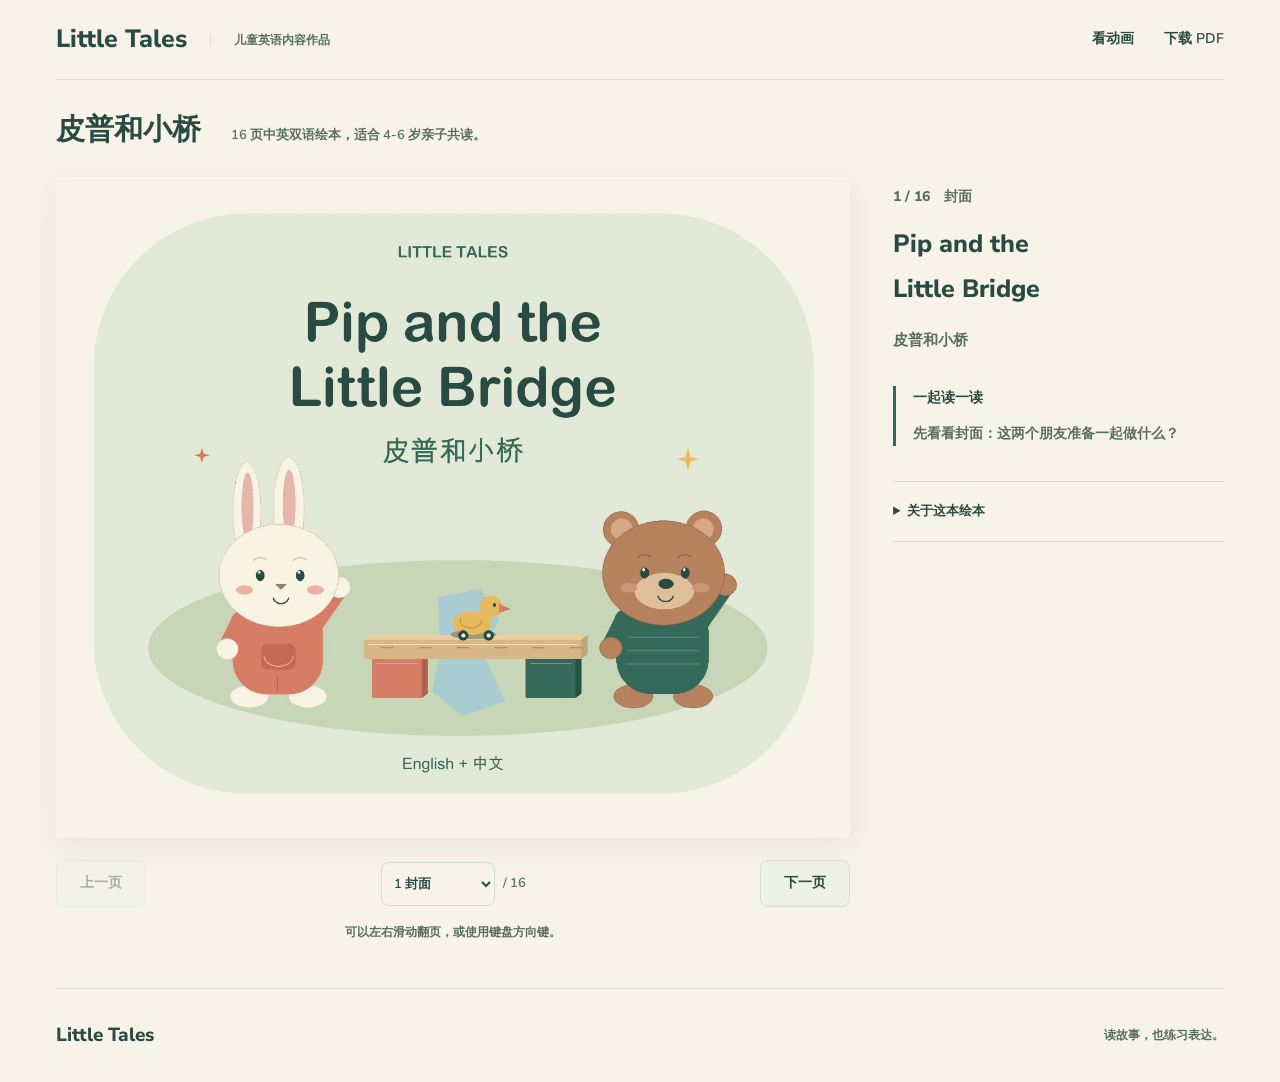
==== book/index.html @ 22d9feec "Add bilingual picture book and online reader" ====
<!doctype html>
<html lang="zh-CN">
<head>
  <meta charset="utf-8">
  <meta name="viewport" content="width=device-width,initial-scale=1">
  <title>皮普和小桥 | 中英双语绘本 | Little Tales</title>
  <meta name="description" content="在线翻阅16页原创儿童双语绘本《皮普和小桥》。一个关于开口求助与合作的小故事，适合4-6岁亲子共读。附PDF下载与配套英文动画。">
  <meta name="theme-color" content="#f8f3e8">
  <meta name="color-scheme" content="light dark">
  <meta property="og:title" content="皮普和小桥 | 中英双语绘本">
  <meta property="og:description" content="和皮普、波波一起搭一座桥，学会开口求助。16页双语绘本，支持在线翻阅。">
  <meta property="og:type" content="website">
  <meta property="og:image" content="https://cassiee-z.github.io/little-tales/book/pages/page-01.jpg">
  <link rel="icon" href="../assets/favicon.png">
  <link rel="stylesheet" href="../style.css">
  <link rel="stylesheet" href="book.css">
  <link rel="preload" href="pages/page-01.jpg" as="image">
  <script src="book.js" defer></script>
</head>
<body>
  <a class="skip" href="#reader">跳到绘本</a>
  <header class="site-header wrap">
    <a class="brand" href="../">Little Tales<span>儿童英语内容作品</span></a>
    <nav aria-label="作品导航"><a href="../#watch">看动画</a><a href="pip-and-the-little-bridge.pdf" download="皮普和小桥_中英双语绘本.pdf">下载 PDF</a></nav>
  </header>
  <main class="book-main wrap">
    <div class="book-heading"><h1>皮普和小桥</h1><p>16 页中英双语绘本，适合 4-6 岁亲子共读。</p></div>
    <div class="reading-layout">
      <section id="reader" class="reader" aria-label="绘本阅读器">
        <div class="paper" id="paper" aria-busy="false">
          <img id="book-page" src="pages/page-01.jpg" width="1440" height="1200" alt="绘本封面：皮普和波波站在小桥两旁，小玩具鸭在桥上。" fetchpriority="high">
        </div>
        <p id="load-status" role="status" class="load-status" hidden></p>
        <div class="reader-controls">
          <button id="previous" type="button" disabled>上一页</button>
          <label for="page-select" class="sr-only">选择绘本页码</label>
          <div class="page-position"><select id="page-select" aria-label="选择绘本页码"><option value="0">封面</option></select><span aria-hidden="true">/ 16</span></div>
          <button id="next" type="button">下一页</button>
        </div>
        <p class="reader-help">可以左右滑动翻页，或使用键盘方向键。</p>
        <noscript><p>浏览器未启用 JavaScript。您可以<a href="pip-and-the-little-bridge.pdf">直接阅读 PDF 绘本</a>。</p></noscript>
      </section>
      <aside class="page-notes" aria-label="本页文字与共读提示">
        <h2 id="page-name" aria-live="polite" aria-atomic="true">封面</h2>
        <div id="page-text" class="page-text"><p lang="en">Pip and the Little Bridge</p><p lang="zh-CN">皮普和小桥</p></div>
        <div class="read-together"><h3>一起读一读</h3><p id="reading-tip">先看看封面：这两个朋友准备一起做什么？</p></div>
        <details class="about-book"><summary>关于这本绘本</summary><p>故事以搭积木为情境，让“求助、合作、感谢”在角色的行动中发生。英文短句配中文适配，末尾设有跟读与开放式搭建问题。</p><p>本书与同名动画共用角色和故事内核，针对翻页阅读重新编排文字与画面。</p><p class="small">原创双语绘本，采用 AI 辅助创作与程序绘图。</p></details>
      </aside>
    </div>
  </main>
  <footer class="wrap"><p>Little Tales</p><span>读故事，也练习表达。</span></footer>
  <script type="application/json" id="book-data">[{"kind": "cover", "en": ["Pip and the", "Little Bridge"], "zh": "皮普和小桥", "alt": "皮普和波波站在小桥两旁，小玩具鸭在桥上。"}, {"kind": "meet", "en": ["Pip has a box of blocks.", "And a little toy duck."], "zh": "皮普有一盒彩色积木，还有一只小玩具鸭。", "alt": "皮普坐在地垫旁，一盒彩色积木和玩具鸭摆在面前。"}, {"kind": "idea", "en": ["“I’ll build you a bridge,” says Pip.", "“Then you can cross!”"], "zh": "“我要给你搭一座桥，”皮普说，“这样，你就能过去啦！”", "alt": "皮普看着蓝布做的小河，想象小鸭过桥的样子。"}, {"kind": "stack", "en": ["One block. Two blocks.", "Up, up, up!"], "zh": "一块积木，两块积木。搭呀，搭呀，搭高啦！", "alt": "皮普把积木一块块叠高，最上面的一块有些倾斜。"}, {"kind": "fall", "en": ["Wobble, wobble...", "CRASH!"], "zh": "晃呀，晃呀……哗啦！", "alt": "积木向两旁倒下，皮普惊讶地张开嘴。"}, {"kind": "sad", "en": ["Pip tries again.", "Down they go again.", "“I can’t do it.”"], "zh": "皮普又试了一次。积木还是倒了。“我搭不好。”", "alt": "皮普低着头，地垫上散着倒下的积木。"}, {"kind": "hello", "en": ["Bo comes over.", "“Do you need some help?”"], "zh": "波波走了过来。“你需要帮忙吗？”", "alt": "波波走到皮普身边，抬起一只手，友善地询问。"}, {"kind": "ask", "en": ["“Yes, please,” says Pip.", "“Can you help me?”"], "zh": "“需要，谢谢！”皮普说，“你能帮帮我吗？”", "alt": "皮普看着波波，主动开口求助。"}, {"kind": "together", "en": ["“Of course!” says Bo.", "“Let’s try together.”"], "zh": "“当然！”波波说，“我们一起试试。”", "alt": "波波伸出手，皮普也准备一起动手搭桥。"}, {"kind": "plan", "en": ["Big blocks at the bottom.", "A long block on top."], "zh": "大积木放在下面，长积木放在上面。", "alt": "两块大积木作为桥墩，一块长积木作为桥面。"}, {"kind": "hold", "en": ["“You hold this side.", "I’ll hold that side.”", "“One, two, three!”"], "zh": "“你扶这边，我扶那边。”“一、二、三！”", "alt": "皮普和波波分别扶住长积木的两端，一起把它放好。"}, {"kind": "cross", "en": ["Pip gives the bridge a gentle tap.", "It stays up!", "The little duck rolls across."], "zh": "皮普轻轻碰了碰小桥。桥稳稳的！小鸭顺利滚到了另一边。", "alt": "稳固的小桥连接两岸，小玩具鸭沿桥面滚动。"}, {"kind": "yay", "en": ["“We did it together!”", "“Thank you, Bo.”", "“You’re welcome, Pip.”"], "zh": "“我们一起做到了！”“谢谢你，波波。”“不客气，皮普。”", "alt": "两个朋友举起双手庆祝成功，小鸭已经到达另一边。"}, {"kind": "practice", "en": ["Can you help me?", "Let’s try together.", "We did it!"], "zh": "你能帮帮我吗？|我们一起试试。|我们成功啦！", "alt": "皮普和波波带着读者练习三个英文短句。"}, {"kind": "activity", "en": ["What will you build with a friend?", "A bridge? A house? Something new?"], "zh": "你想和朋友一起搭什么？一座桥？一间房子？还是别的新东西？", "alt": "积木搭成的小桥和小房子，中间留着一块空地，邀请孩子想象。"}, {"kind": "back", "en": ["A little bridge.", "A big team."], "zh": "小小的桥，大大的合作。", "alt": "皮普和波波并肩站着，小桥和小鸭在他们身边。"}]</script>
</body>
</html>
---- style.css ----
/* Original static portfolio. Existing film palette; variance 5, motion 2, density 3.
   No UI framework needed for one native media player and a transcript disclosure.
   Radius scale: media 16px, notes 12px, controls 8px. No external runtime requests. */
@font-face{font-family:Nunito;src:url('assets/nunito-sans-latin-800-normal.woff2') format('woff2');font-weight:800;font-display:swap}
@font-face{font-family:Nunito;src:url('assets/nunito-sans-latin-600-normal.woff2') format('woff2');font-weight:600;font-display:swap}
:root{color-scheme:light dark;--bg:#f8f3e8;--text:#294b43;--muted:#586e61;--accent:#35695a;--line:#d7dccd;--surface:#eef1e5;--player:#e4e8d9;--button-text:#fcfbf5}
*{box-sizing:border-box}html{scroll-behavior:smooth;scroll-padding-top:32px}body{margin:0;background:var(--bg);color:var(--text);font-family:Nunito,"PingFang SC","Microsoft YaHei",system-ui,sans-serif;font-size:16px;line-height:1.75;font-weight:600;-webkit-font-smoothing:antialiased}a{color:inherit;text-underline-offset:5px}button{font:inherit}button,a,summary{-webkit-tap-highlight-color:transparent}:focus-visible{outline:3px solid var(--accent);outline-offset:6px}button:active,.text-link:active{transform:translateY(1px)}.wrap{width:min(1224px,calc(100% - 112px));margin-inline:auto}.skip{position:fixed;inset:8px auto auto 8px;transform:translateY(-200%);padding:10px 16px;background:var(--accent);color:var(--button-text);z-index:2}.skip:focus{transform:translateY(0)}.site-header{height:80px;display:flex;justify-content:space-between;align-items:center;border-bottom:1px solid var(--line)}.brand{font-size:25px;line-height:1;font-weight:800;text-decoration:none;display:flex;align-items:center;gap:23px}.brand span{font-size:12px;font-weight:600;color:var(--muted);border-left:1px solid var(--line);padding-left:23px}.site-header nav{display:flex;gap:30px}.site-header nav a{font-size:14px;text-decoration:none}.site-header nav a:hover,.resource-link:hover{color:var(--accent);text-decoration:underline}.hero{display:grid;grid-template-columns:minmax(270px,.9fr) minmax(0,1.6fr);gap:52px;align-items:center;padding-top:66px;padding-bottom:53px}.eyebrow{font-size:13px;letter-spacing:.08em;color:var(--muted);margin:0 0 17px}h1,h2,h3,p,figure{margin:0}h1{font-size:clamp(38px,3.5vw,51px);line-height:1.09;font-weight:800;letter-spacing:-.035em;max-width:440px}.hero-description{font-size:17px;line-height:1.95;margin-top:24px;color:var(--muted)}.text-link{display:inline-block;font-size:14px;margin-top:28px;text-decoration:underline}.player{min-width:0;scroll-margin-top:24px}.player video{display:block;width:100%;aspect-ratio:16/9;border-radius:16px;background:var(--player);box-shadow:0 8px 30px rgb(42 77 59 / .06)}.player figcaption{display:flex;justify-content:space-between;gap:16px;margin-top:15px;font-size:12px;color:var(--muted)}.player figcaption b{font-weight:800;margin-left:9px}.player-message{margin-top:10px;padding:12px 16px;background:var(--surface);border-radius:8px;font-size:14px}.facts{display:grid;grid-template-columns:.8fr 1.4fr 1fr 1.3fr;gap:25px;margin-top:0;margin-bottom:0;padding-top:24px;padding-bottom:25px;border-top:1px solid var(--line);border-bottom:1px solid var(--line)}.facts dt{font-size:12px;color:var(--muted);margin-bottom:5px}.facts dd{margin:0;font-size:16px;font-weight:800}.section{padding-top:85px}h2{font-size:29px;line-height:1.5;letter-spacing:-.025em;font-weight:800}h3{font-weight:800}.idea{display:grid;grid-template-columns:1fr 1.13fr;gap:80px;align-items:center}.idea-copy>p{font-size:15px;color:var(--muted);margin-top:19px;line-height:1.9}.editor-note{margin-top:25px;padding-left:20px;border-left:3px solid var(--accent);font-size:14px}.editor-note strong{font-weight:800}.editor-note p{margin-top:5px;color:var(--muted)}.story-still img{display:block;width:100%;height:auto;border-radius:16px}.story-still figcaption{font-size:12px;color:var(--muted);margin-top:13px}.section-intro{margin-top:12px;color:var(--muted);font-size:15px}.phrases{margin-top:29px}.phrases article{display:grid;grid-template-columns:145px 1fr auto;align-items:center;gap:25px;padding:26px 0;border-bottom:1px solid var(--line)}.phrase-purpose{color:var(--muted);font-size:14px}.phrases h3{font-size:29px;line-height:1.3;letter-spacing:-.015em}.phrases article p{font-size:14px;color:var(--muted);margin-top:6px}.seek{border:1px solid var(--line);padding:11px 17px;border-radius:8px;background:transparent;color:var(--text);font-size:13px;white-space:nowrap;cursor:pointer;transition:background .16s ease}.seek span{font-size:12px;margin-left:15px;color:var(--muted)}.seek:hover{background:var(--surface);border-color:var(--accent)}.making-grid{display:grid;grid-template-columns:1fr 1fr;column-gap:75px;row-gap:34px;margin-top:32px}.making-grid h3{font-size:17px}.making-grid p{font-size:14px;color:var(--muted);line-height:1.9;margin-top:10px;max-width:49ch}.credit{margin-top:33px;padding:16px 20px;background:var(--surface);border-radius:12px;color:var(--muted);font-size:12px;line-height:1.9}.script{padding-top:68px}details{border-top:1px solid var(--line);border-bottom:1px solid var(--line);margin-top:22px}summary{padding:22px 0;cursor:pointer;font-size:16px;font-weight:800}summary span{float:right;font-size:12px;color:var(--muted);font-weight:600}details[open] summary{margin-bottom:10px}.transcript{display:grid;grid-template-columns:1fr 1fr;gap:26px 55px;padding-bottom:32px}.transcript article{min-width:0}.transcript .speaker{font-size:11px;color:var(--muted);margin-bottom:5px}.transcript p[lang=en]{font-size:17px;line-height:1.6}.transcript .translation{font-size:13px;color:var(--muted);margin-top:4px}.transcript .pause{font-size:12px;color:var(--accent);margin-top:7px}.resource-link{display:inline-block;font-size:13px;margin-top:22px}footer{display:flex;align-items:center;justify-content:space-between;padding-block:30px;margin-top:77px;border-top:1px solid var(--line)}footer p{font-size:19px;font-weight:800}footer span{font-size:12px;color:var(--muted)}
@media(prefers-color-scheme:dark){:root{--bg:#192b25;--text:#e8efdf;--muted:#b5c6b8;--accent:#9fc8ad;--line:#3b5145;--surface:#233b30;--player:#294b43;--button-text:#192b25}.player video{box-shadow:none}}
@media(max-width:1024px){.wrap{width:calc(100% - 64px)}.hero{gap:30px;grid-template-columns:minmax(245px,.85fr) minmax(0,1.3fr);padding-top:49px}.hero h1{font-size:38px}.idea{gap:40px}.brand{font-size:23px}.brand span{display:none}.phrases article{grid-template-columns:100px 1fr auto;gap:18px}}
@media(max-width:767px){.wrap{width:calc(100% - 40px)}.site-header{height:68px}.brand{font-size:23px}.site-header nav{gap:20px}.site-header nav a{font-size:12px}.hero{display:flex;flex-direction:column;align-items:stretch;gap:26px;padding-top:32px;padding-bottom:27px}.hero h1{font-size:39px;max-width:370px;line-height:1.08}.hero-description{margin-top:15px;font-size:15px;line-height:1.8}.eyebrow{font-size:11px;margin-bottom:12px}.text-link{margin-top:16px;font-size:13px}.player video{border-radius:12px}.player figcaption{font-size:11px;gap:10px}.facts{grid-template-columns:1fr 1fr;gap:22px 16px;padding-block:23px}.facts dd{font-size:14px}.facts dt{font-size:11px}.section{padding-top:50px}h2{font-size:25px}.idea{grid-template-columns:1fr;gap:28px}.idea-copy>p{font-size:14px}.story-still img{border-radius:12px}.phrases article{grid-template-columns:1fr auto;gap:8px 12px;padding-block:23px}.phrase-purpose{grid-column:1/-1;font-size:12px}.phrases h3{font-size:25px}.phrases article p{font-size:12px}.seek{padding:9px 10px;font-size:12px}.seek span{display:block;margin:1px 0 0}.making-grid{grid-template-columns:1fr;gap:23px;margin-top:25px}.making-grid h3{font-size:16px}.making-grid p{font-size:14px;max-width:none}.credit{font-size:12px;padding:16px}.transcript{grid-template-columns:1fr;gap:24px}.transcript p[lang=en]{font-size:17px}summary{font-size:14px}summary span{font-size:10px}footer{margin-top:45px;padding-block:25px}footer span{font-size:11px}}
@media(prefers-reduced-motion:reduce){html{scroll-behavior:auto}*{transition:none!important}}

h1 span{display:block}

.book-invitation{display:flex;justify-content:space-between;align-items:center;gap:25px;padding:22px 25px;margin-top:30px;background:var(--surface);border-radius:12px}.book-invitation strong{font-size:17px;font-weight:800}.book-invitation p{font-size:13px;margin-top:4px;color:var(--muted)}.book-invitation a{font-size:14px;white-space:nowrap;font-weight:800}@media(max-width:767px){.book-invitation{display:block;padding:20px}.book-invitation a{display:inline-block;margin-top:13px}.book-invitation strong{font-size:16px}.site-header nav{gap:13px}}
---- book/book.css ----
.book-main{padding-top:28px}.book-heading{display:flex;gap:30px;align-items:baseline;margin-bottom:25px}.book-heading h1{font-size:29px;letter-spacing:0;line-height:1.5}.book-heading p{color:var(--muted);font-size:13px}.reading-layout{display:grid;grid-template-columns:minmax(0,2.4fr) minmax(240px,1fr);gap:43px;align-items:start}.reader{min-width:0;scroll-margin-top:15px}.paper{background:#f8f3e8;aspect-ratio:6/5;box-shadow:0 8px 32px rgb(32 66 45 / .08);overflow:hidden;border-radius:3px;touch-action:pan-y pinch-zoom}.paper img{display:block;width:100%;height:auto}.reader-controls{display:flex;justify-content:space-between;align-items:center;gap:15px;margin-top:22px}.reader-controls button{border:1px solid var(--line);border-radius:8px;padding:10px 23px;background:var(--surface);color:var(--text);font-size:14px;cursor:pointer;min-height:44px}.reader-controls button:hover:enabled{border-color:var(--accent)}.reader-controls button:disabled{opacity:.4;cursor:default}.page-position{display:flex;align-items:center;gap:8px;color:var(--muted);font-size:13px}.page-position select{color:var(--text);border:1px solid var(--line);border-radius:8px;background:var(--bg);font:inherit;padding:10px 8px;min-height:44px}.reader-help{font-size:12px;color:var(--muted);margin-top:15px;text-align:center}.page-notes{padding-top:9px}.page-notes h2{font-size:14px;letter-spacing:0;color:var(--muted)}.page-text{margin-top:19px}.page-text p[lang=en]{font-size:25px;line-height:1.5;font-weight:800;margin-bottom:8px}.page-text p[lang=zh-CN]{font-size:15px;color:var(--muted);line-height:1.9;margin-top:17px}.read-together{margin-top:32px;padding-left:17px;border-left:3px solid var(--accent)}.read-together h3{font-size:14px}.read-together p{font-size:14px;margin-top:10px;color:var(--muted);line-height:1.85}.about-book{margin-top:35px}.about-book summary{font-size:13px;padding-block:18px}.about-book p{font-size:13px;color:var(--muted);margin:0 0 15px;line-height:1.8}.about-book .small{font-size:11px}.load-status{font-size:13px;padding:12px 0;color:var(--muted)}.sr-only{position:absolute;width:1px;height:1px;padding:0;margin:-1px;overflow:hidden;clip:rect(0,0,0,0);white-space:nowrap;border:0}footer{margin-top:45px}.reader button:focus-visible,.reader select:focus-visible{outline-offset:3px}
@media(max-width:1024px){.reading-layout{grid-template-columns:minmax(0,1.8fr) minmax(220px,1fr);gap:29px}.page-text p[lang=en]{font-size:22px}.book-heading{display:block}.book-heading p{margin-top:5px}}
@media(max-width:767px){.book-main{padding-top:24px}.book-heading{margin-bottom:22px}.book-heading h1{font-size:26px}.book-heading p{font-size:12px}.reading-layout{grid-template-columns:1fr;gap:26px}.reader-controls{margin-top:16px;gap:9px}.reader-controls button{padding-inline:16px;font-size:13px}.reader-help{font-size:11px;margin-top:12px}.page-notes{padding-top:22px;border-top:1px solid var(--line)}.page-text p[lang=en]{font-size:23px}.read-together{margin-top:24px}.about-book{margin-top:26px}.site-header nav{gap:18px}}

.paper[aria-busy="true"] img{opacity:.65}
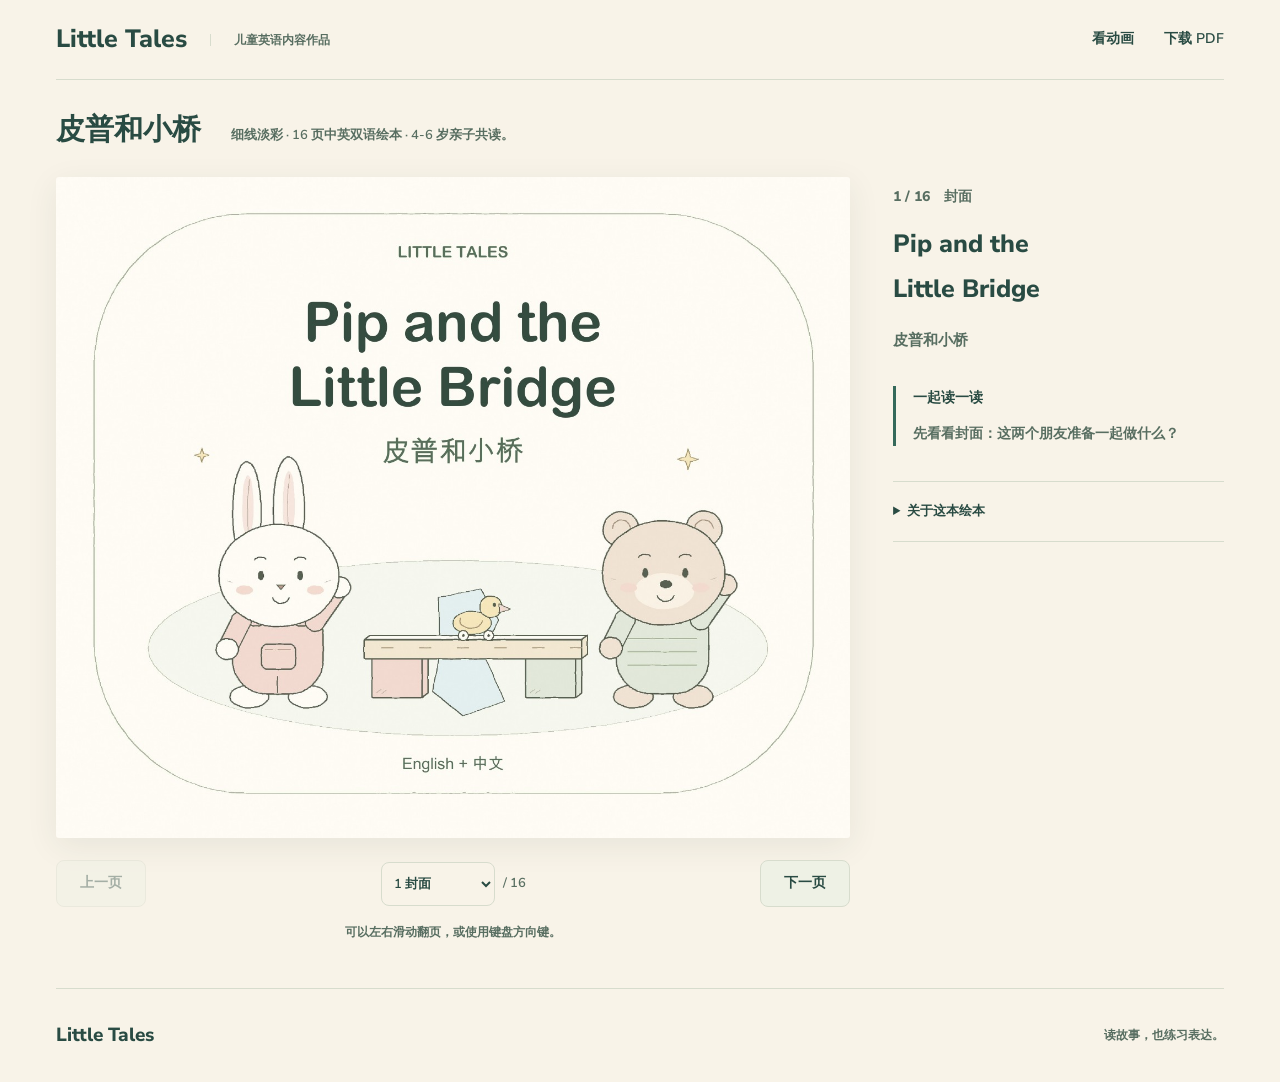
==== commit 25b7ada5: "Refine picture book with fine-line drawings and soft watercolor tones" ====
--- a/book/index.html
+++ b/book/index.html
@@ -10,25 +10,25 @@
   <meta property="og:title" content="皮普和小桥 | 中英双语绘本">
   <meta property="og:description" content="和皮普、波波一起搭一座桥，学会开口求助。16页双语绘本，支持在线翻阅。">
   <meta property="og:type" content="website">
-  <meta property="og:image" content="https://cassiee-z.github.io/little-tales/book/pages/page-01.jpg">
+  <meta property="og:image" content="https://cassiee-z.github.io/little-tales/book/pages/page-01-line.jpg">
   <link rel="icon" href="../assets/favicon.png">
   <link rel="stylesheet" href="../style.css">
   <link rel="stylesheet" href="book.css">
-  <link rel="preload" href="pages/page-01.jpg" as="image">
-  <script src="book.js" defer></script>
+  <link rel="preload" href="pages/page-01-line.jpg" as="image">
+  <script src="book.js?v=line-art-1" defer></script>
 </head>
 <body>
   <a class="skip" href="#reader">跳到绘本</a>
   <header class="site-header wrap">
     <a class="brand" href="../">Little Tales<span>儿童英语内容作品</span></a>
-    <nav aria-label="作品导航"><a href="../#watch">看动画</a><a href="pip-and-the-little-bridge.pdf" download="皮普和小桥_中英双语绘本.pdf">下载 PDF</a></nav>
+    <nav aria-label="作品导航"><a href="../#watch">看动画</a><a href="pip-and-the-little-bridge-line-art.pdf" download="皮普和小桥_中英双语绘本_线描版.pdf">下载 PDF</a></nav>
   </header>
   <main class="book-main wrap">
-    <div class="book-heading"><h1>皮普和小桥</h1><p>16 页中英双语绘本，适合 4-6 岁亲子共读。</p></div>
+    <div class="book-heading"><h1>皮普和小桥</h1><p>细线淡彩 · 16 页中英双语绘本 · 4-6 岁亲子共读。</p></div>
     <div class="reading-layout">
       <section id="reader" class="reader" aria-label="绘本阅读器">
         <div class="paper" id="paper" aria-busy="false">
-          <img id="book-page" src="pages/page-01.jpg" width="1440" height="1200" alt="绘本封面：皮普和波波站在小桥两旁，小玩具鸭在桥上。" fetchpriority="high">
+          <img id="book-page" src="pages/page-01-line.jpg" width="1440" height="1200" alt="绘本封面：皮普和波波站在小桥两旁，小玩具鸭在桥上。" fetchpriority="high">
         </div>
         <p id="load-status" role="status" class="load-status" hidden></p>
         <div class="reader-controls">
@@ -38,13 +38,13 @@
           <button id="next" type="button">下一页</button>
         </div>
         <p class="reader-help">可以左右滑动翻页，或使用键盘方向键。</p>
-        <noscript><p>浏览器未启用 JavaScript。您可以<a href="pip-and-the-little-bridge.pdf">直接阅读 PDF 绘本</a>。</p></noscript>
+        <noscript><p>浏览器未启用 JavaScript。您可以<a href="pip-and-the-little-bridge-line-art.pdf">直接阅读 PDF 绘本</a>。</p></noscript>
       </section>
       <aside class="page-notes" aria-label="本页文字与共读提示">
         <h2 id="page-name" aria-live="polite" aria-atomic="true">封面</h2>
         <div id="page-text" class="page-text"><p lang="en">Pip and the Little Bridge</p><p lang="zh-CN">皮普和小桥</p></div>
         <div class="read-together"><h3>一起读一读</h3><p id="reading-tip">先看看封面：这两个朋友准备一起做什么？</p></div>
-        <details class="about-book"><summary>关于这本绘本</summary><p>故事以搭积木为情境，让“求助、合作、感谢”在角色的行动中发生。英文短句配中文适配，末尾设有跟读与开放式搭建问题。</p><p>本书与同名动画共用角色和故事内核，针对翻页阅读重新编排文字与画面。</p><p class="small">原创双语绘本，采用 AI 辅助创作与程序绘图。</p></details>
+        <details class="about-book"><summary>关于这本绘本</summary><p>故事以搭积木为情境，让“求助、合作、感谢”在角色的行动中发生。英文短句配中文适配，末尾设有跟读与开放式搭建问题。</p><p>本书与同名动画共用角色和故事内核，针对翻页阅读重新编排文字与画面，以细线轮廓、少量淡彩与纸面留白呈现。</p><p class="small">原创双语绘本，采用 AI 辅助创作与程序绘图。</p></details>
       </aside>
     </div>
   </main>
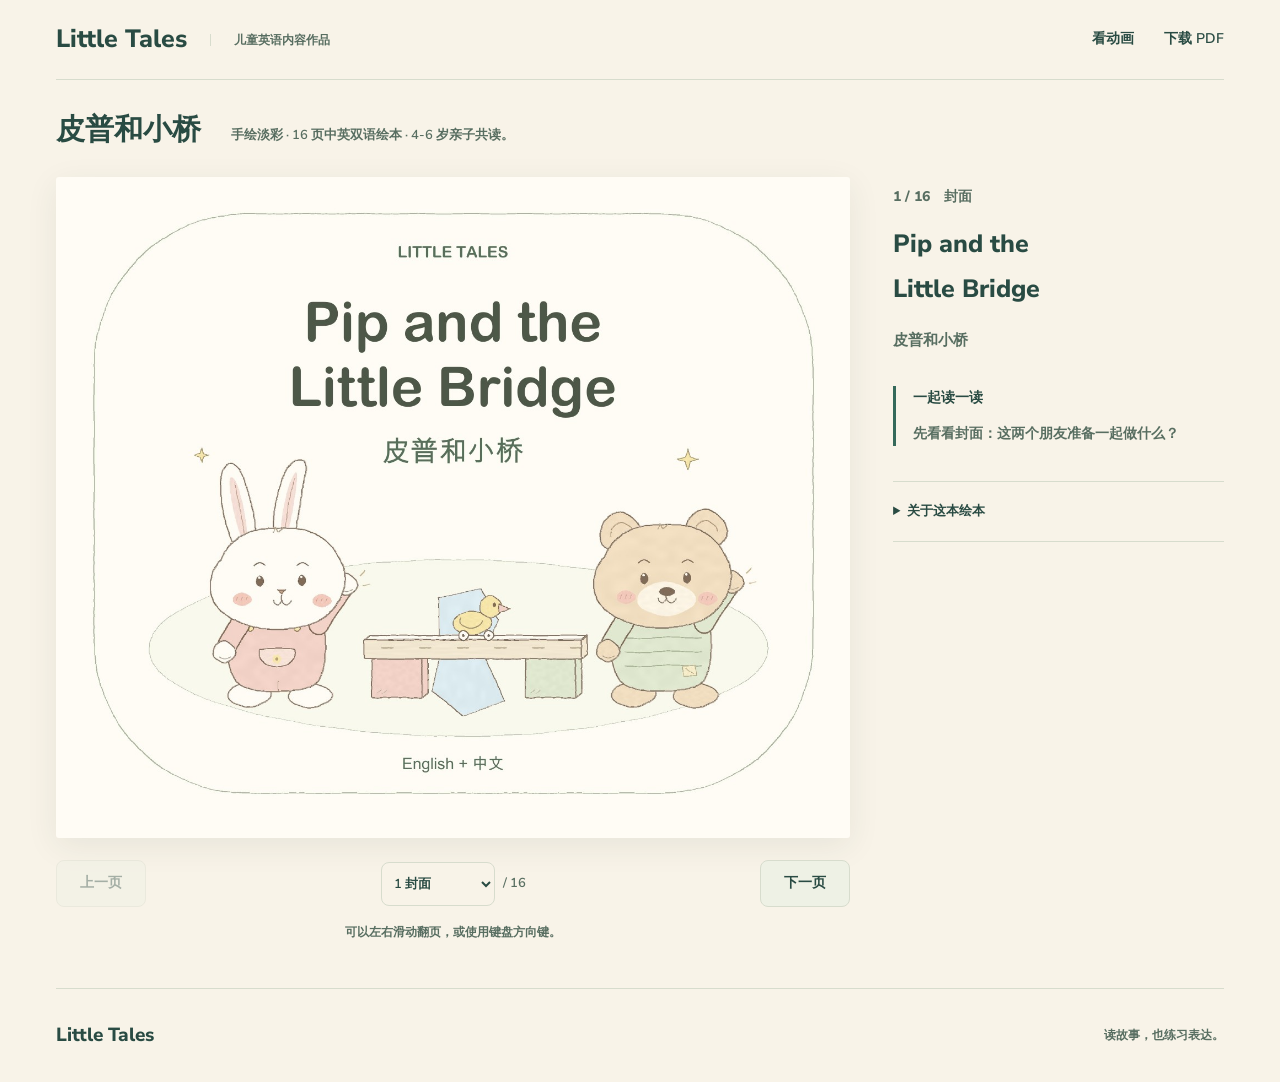
==== commit 0818602f: "Soften picture-book characters with hand-drawn contours and playful expressions" ====
--- a/book/index.html
+++ b/book/index.html
@@ -10,25 +10,25 @@
   <meta property="og:title" content="皮普和小桥 | 中英双语绘本">
   <meta property="og:description" content="和皮普、波波一起搭一座桥，学会开口求助。16页双语绘本，支持在线翻阅。">
   <meta property="og:type" content="website">
-  <meta property="og:image" content="https://cassiee-z.github.io/little-tales/book/pages/page-01-line.jpg">
+  <meta property="og:image" content="https://cassiee-z.github.io/little-tales/book/pages/page-01-sketch.jpg">
   <link rel="icon" href="../assets/favicon.png">
   <link rel="stylesheet" href="../style.css">
   <link rel="stylesheet" href="book.css">
-  <link rel="preload" href="pages/page-01-line.jpg" as="image">
-  <script src="book.js?v=line-art-1" defer></script>
+  <link rel="preload" href="pages/page-01-sketch.jpg" as="image">
+  <script src="book.js?v=handdrawn-1" defer></script>
 </head>
 <body>
   <a class="skip" href="#reader">跳到绘本</a>
   <header class="site-header wrap">
     <a class="brand" href="../">Little Tales<span>儿童英语内容作品</span></a>
-    <nav aria-label="作品导航"><a href="../#watch">看动画</a><a href="pip-and-the-little-bridge-line-art.pdf" download="皮普和小桥_中英双语绘本_线描版.pdf">下载 PDF</a></nav>
+    <nav aria-label="作品导航"><a href="../#watch">看动画</a><a href="pip-and-the-little-bridge-handdrawn.pdf" download="皮普和小桥_中英双语绘本_手绘版.pdf">下载 PDF</a></nav>
   </header>
   <main class="book-main wrap">
-    <div class="book-heading"><h1>皮普和小桥</h1><p>细线淡彩 · 16 页中英双语绘本 · 4-6 岁亲子共读。</p></div>
+    <div class="book-heading"><h1>皮普和小桥</h1><p>手绘淡彩 · 16 页中英双语绘本 · 4-6 岁亲子共读。</p></div>
     <div class="reading-layout">
       <section id="reader" class="reader" aria-label="绘本阅读器">
         <div class="paper" id="paper" aria-busy="false">
-          <img id="book-page" src="pages/page-01-line.jpg" width="1440" height="1200" alt="绘本封面：皮普和波波站在小桥两旁，小玩具鸭在桥上。" fetchpriority="high">
+          <img id="book-page" src="pages/page-01-sketch.jpg" width="1440" height="1200" alt="绘本封面：皮普和波波站在小桥两旁，小玩具鸭在桥上。" fetchpriority="high">
         </div>
         <p id="load-status" role="status" class="load-status" hidden></p>
         <div class="reader-controls">
@@ -38,13 +38,13 @@
           <button id="next" type="button">下一页</button>
         </div>
         <p class="reader-help">可以左右滑动翻页，或使用键盘方向键。</p>
-        <noscript><p>浏览器未启用 JavaScript。您可以<a href="pip-and-the-little-bridge-line-art.pdf">直接阅读 PDF 绘本</a>。</p></noscript>
+        <noscript><p>浏览器未启用 JavaScript。您可以<a href="pip-and-the-little-bridge-handdrawn.pdf">直接阅读 PDF 绘本</a>。</p></noscript>
       </section>
       <aside class="page-notes" aria-label="本页文字与共读提示">
         <h2 id="page-name" aria-live="polite" aria-atomic="true">封面</h2>
         <div id="page-text" class="page-text"><p lang="en">Pip and the Little Bridge</p><p lang="zh-CN">皮普和小桥</p></div>
         <div class="read-together"><h3>一起读一读</h3><p id="reading-tip">先看看封面：这两个朋友准备一起做什么？</p></div>
-        <details class="about-book"><summary>关于这本绘本</summary><p>故事以搭积木为情境，让“求助、合作、感谢”在角色的行动中发生。英文短句配中文适配，末尾设有跟读与开放式搭建问题。</p><p>本书与同名动画共用角色和故事内核，针对翻页阅读重新编排文字与画面，以细线轮廓、少量淡彩与纸面留白呈现。</p><p class="small">原创双语绘本，采用 AI 辅助创作与程序绘图。</p></details>
+        <details class="about-book"><summary>关于这本绘本</summary><p>故事以搭积木为情境，让“求助、合作、感谢”在角色的行动中发生。英文短句配中文适配，末尾设有跟读与开放式搭建问题。</p><p>本书与同名动画共用角色和故事内核，针对翻页阅读重新编排文字与画面，以松软的铅笔感线条、柔和淡彩和俏皮表情呈现。</p><p class="small">原创双语绘本，采用 AI 辅助创作与程序绘图。</p></details>
       </aside>
     </div>
   </main>
